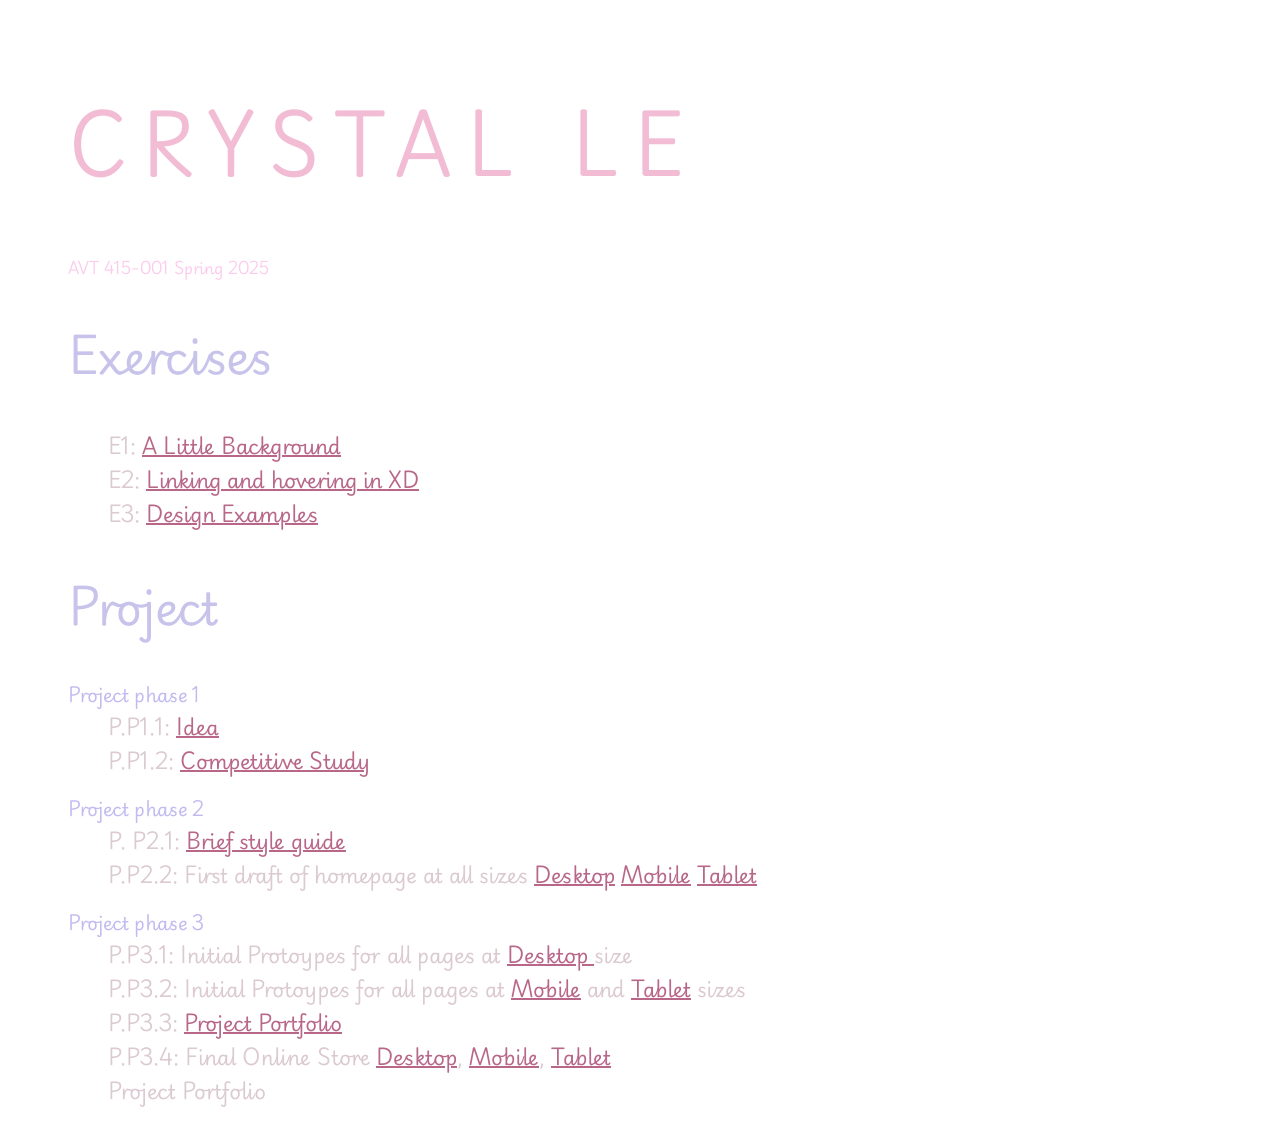
==== index.html @ fc54e5bc "index.html" ====
<!doctype html>
<html>
<head>
<meta charset="UTF-8">
<title>Course work of Crystal Le</title>
<link href="css/style.css" rel="stylesheet" type="text/css">
<link href="https://fonts.googleapis.com/css2?family=Playwrite+GB+S&display=swap" rel="stylesheet">
<link href="https://fonts.googleapis.com/css2?family=Ribeye+Marrow&display=swap" rel="stylesheet">
</head>

<body>
	
<video autoplay loop muted playsinline id="background-video">
  <source src="images/background.mp4" type="video/mp4">
</video>
	
<h1>Crystal Le</h1>
	<h4>AVT 415-001 Spring 2025</h4>
		<div class="column"><h2>Exercises</h2>
			<dd>E1: <a href="https://www.figma.com/proto/XTREC7y1cCtEirrPvHrsqs/E1%3A-A-little-backgroundE1%3A-A-little-background?node-id=1-2&p=f&t=vUl1Sm7WVHCpa0Y7-0&scaling=scale-down&content-scaling=fixed&page-id=0%3A1">A Little Background</a></dd>
			<dd>E2: <a href="https://www.figma.com/proto/bcAzg9lX27ZmLaEEKcz3z1/E2---Linking-%26-Hovering?node-id=0-3&p=f&t=H2mdo488LDE7nU8b-0&scaling=scale-down&content-scaling=fixed&page-id=0%3A1&starting-point-node-id=0%3A3">Linking and hovering in XD</a></dd>
			<dd>E3: <a href="">Design Examples</a></dd>
		</div>

	<div class="column">
		<h2>Project</h2>
			<dl>
				<dt>Project phase 1</dt>
				<dd>P.P1.1: <a href="p1.1/index.html">Idea</a></dd>
				<dd>P.P1.2: <a href="">Competitive Study</a></dd>
			</dl>
			<dl>
				<dt>Project phase 2</dt>
				<dd>P. P2.1: <a href="">Brief style guide</a></dd>
				<dd>P.P2.2: First draft of homepage at all sizes <a href="">Desktop</a> <a href=""> Mobile</a> <a href=""> Tablet</a> </dd>
			</dl>
			<dl>
				<dt>Project phase 3</dt>
			<dd>P.P3.1: Initial Protoypes for all pages at <a href="">Desktop </a>size </dd>
			<dd>P.P3.2: Initial Protoypes for all pages at <a href="">Mobile</a> and <a href="">Tablet</a> sizes</dd>
				<dd>P.P3.3: <a href="">Project Portfolio</a></dd>
			<dd>P.P3.4: Final Online Store <a href="">Desktop</a>, <a href=""> Mobile</a>, <a href=""> Tablet</a></dd>
				<dd>Project Portfolio</dd>
			</dl>
	</div>
</body>
</html>
---- css/style.css ----
@charset "UTF-8";

body {
    font-family: "Playwrite GB S", serif;
    font-weight: 400;
    font-style: normal;
    padding-left: 60px; 
}


#background-video {
    position: fixed;
    top: 0;
    left: 0;
    width: 100%;
    height: 100%;
    object-fit: cover;
    z-index: -1;
}


h1 {
  text-transform: uppercase;
  letter-spacing: 15px;
  word-spacing: 5px;
  text-align: left;
  font-size: 4rem;
  font-family: 'Playwrite GB S', serif;
  font-weight: 500;
  color: #f2bdd4;
  font-size: 75px;
  padding-top: 30px;
}

h2 {
  font-family: "Playwrite GB S", serif;
  font-weight: 400;
  font-style: normal;
  color: #c7c3eb;
  font-size: 45px;
}

h4{
font-family: "Playwrite GB S", serif;
	color: #fcccec;
	font-weight: normal;
	font-size: 15px;
}

h6{
	color: #fcccec;
	font-weight: normal;
	font-size: 15px;
}

dd{
	color: #dbcad1;
	font-size: 20px;
}
dt{
	color: #c1bbf0;
	font-size: 18px;
}
span{
	font-weight: bold;
}

a {
  color: #b86788;
}

a:hover {
  color: #e8acba; 
}
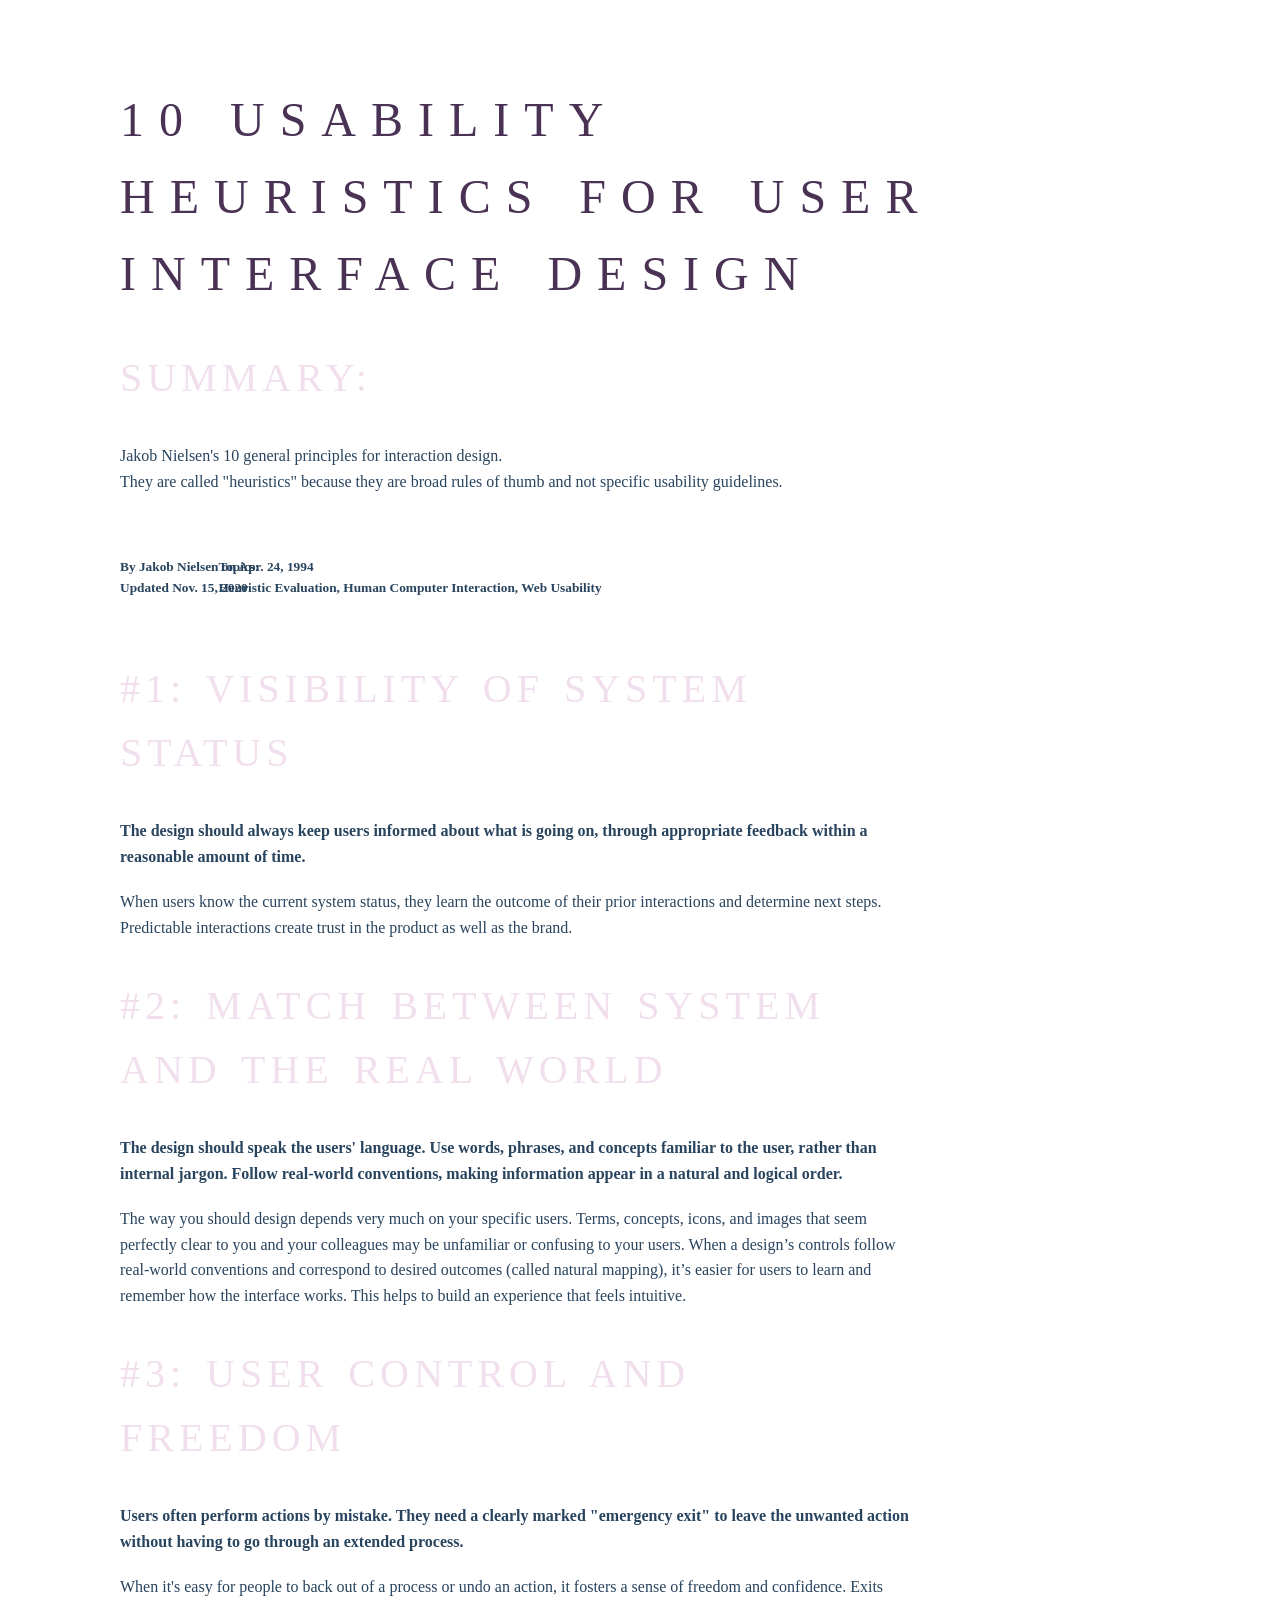
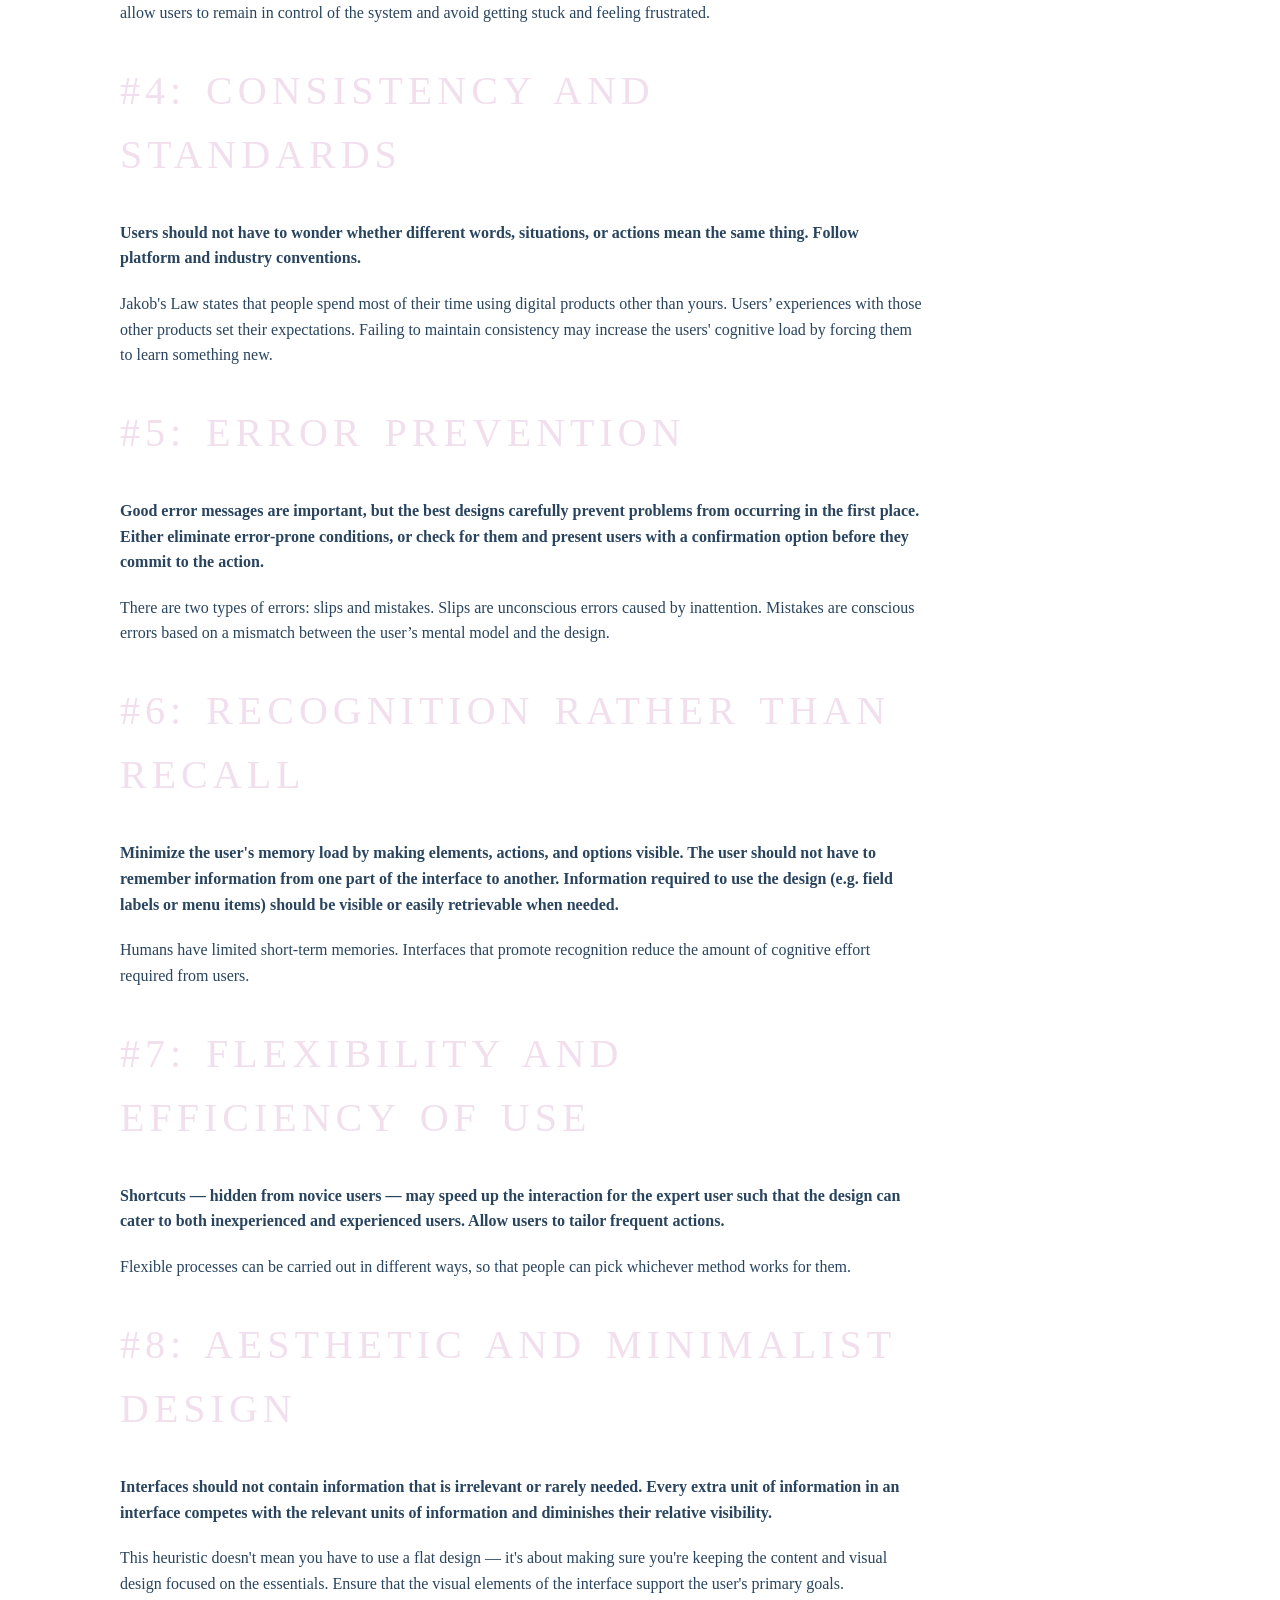
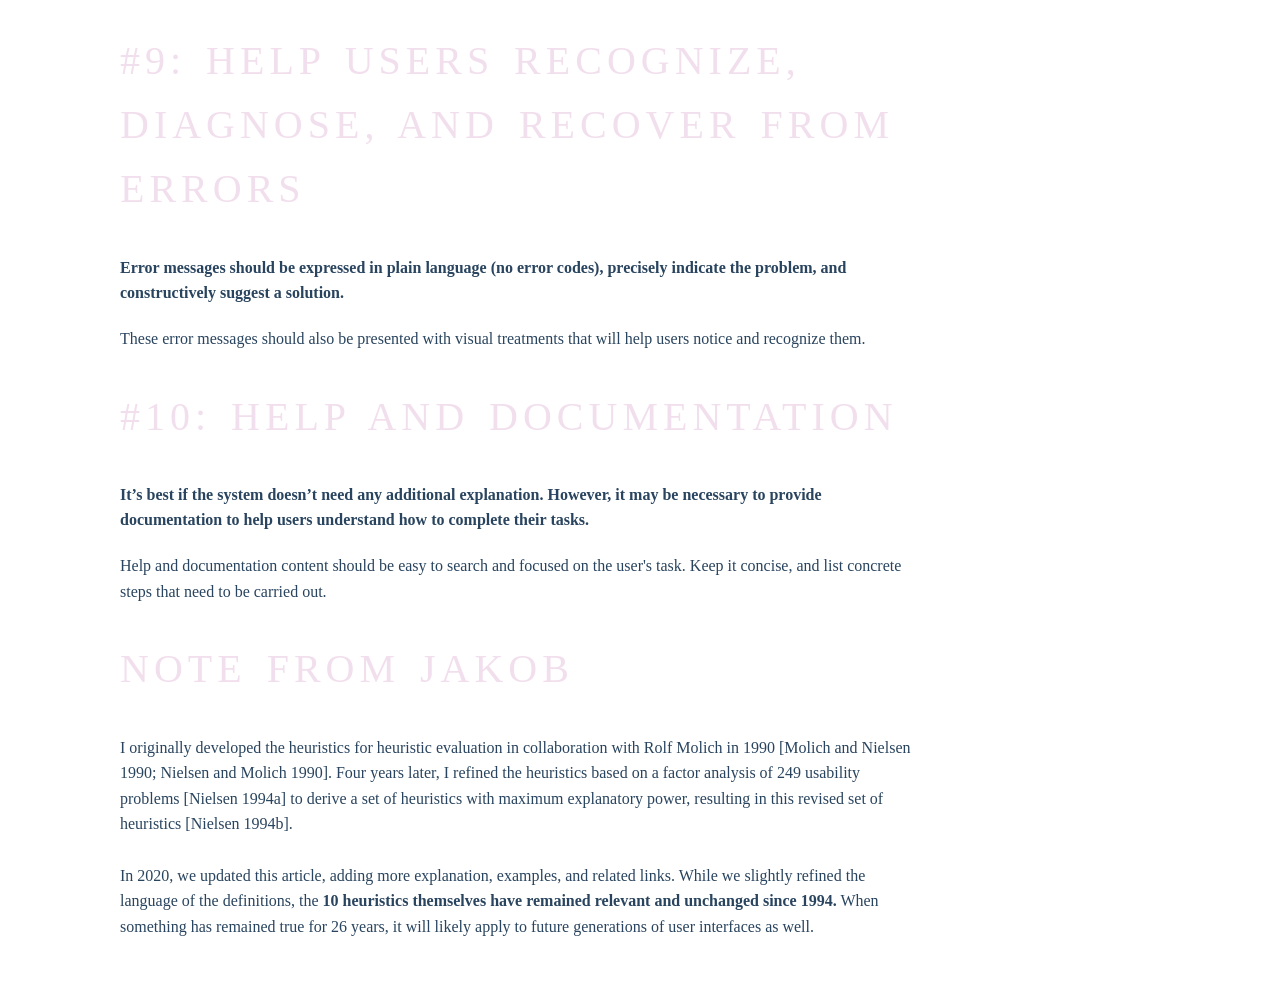
==== commit 3a61109c: "E4-1" ====
--- a/index.html
+++ b/index.html
@@ -1,47 +1,70 @@
-<!doctype html>
-<html>
+<!DOCTYPE html>
+<html lang="en" dir="ltr">
 <head>
-<meta charset="UTF-8">
-<title>Course work of Crystal Le</title>
-<link href="css/style.css" rel="stylesheet" type="text/css">
-<link href="https://fonts.googleapis.com/css2?family=Playwrite+GB+S&display=swap" rel="stylesheet">
-<link href="https://fonts.googleapis.com/css2?family=Ribeye+Marrow&display=swap" rel="stylesheet">
-</head>
-
-<body>
-	
-<video autoplay loop muted playsinline id="background-video">
-  <source src="images/background.mp4" type="video/mp4">
-</video>
-	
-<h1>Crystal Le</h1>
-	<h4>AVT 415-001 Spring 2025</h4>
-		<div class="column"><h2>Exercises</h2>
-			<dd>E1: <a href="https://www.figma.com/proto/XTREC7y1cCtEirrPvHrsqs/E1%3A-A-little-backgroundE1%3A-A-little-background?node-id=1-2&p=f&t=vUl1Sm7WVHCpa0Y7-0&scaling=scale-down&content-scaling=fixed&page-id=0%3A1">A Little Background</a></dd>
-			<dd>E2: <a href="https://www.figma.com/proto/bcAzg9lX27ZmLaEEKcz3z1/E2---Linking-%26-Hovering?node-id=0-3&p=f&t=H2mdo488LDE7nU8b-0&scaling=scale-down&content-scaling=fixed&page-id=0%3A1&starting-point-node-id=0%3A3">Linking and hovering in XD</a></dd>
-			<dd>E3: <a href="">Design Examples</a></dd>
-		</div>
-
-	<div class="column">
-		<h2>Project</h2>
-			<dl>
-				<dt>Project phase 1</dt>
-				<dd>P.P1.1: <a href="p1.1/index.html">Idea</a></dd>
-				<dd>P.P1.2: <a href="">Competitive Study</a></dd>
-			</dl>
-			<dl>
-				<dt>Project phase 2</dt>
-				<dd>P. P2.1: <a href="">Brief style guide</a></dd>
-				<dd>P.P2.2: First draft of homepage at all sizes <a href="">Desktop</a> <a href=""> Mobile</a> <a href=""> Tablet</a> </dd>
-			</dl>
-			<dl>
-				<dt>Project phase 3</dt>
-			<dd>P.P3.1: Initial Protoypes for all pages at <a href="">Desktop </a>size </dd>
-			<dd>P.P3.2: Initial Protoypes for all pages at <a href="">Mobile</a> and <a href="">Tablet</a> sizes</dd>
-				<dd>P.P3.3: <a href="">Project Portfolio</a></dd>
-			<dd>P.P3.4: Final Online Store <a href="">Desktop</a>, <a href=""> Mobile</a>, <a href=""> Tablet</a></dd>
-				<dd>Project Portfolio</dd>
-			</dl>
-	</div>
-</body>
-</html>
+<link href="style.css" rel="stylesheet" type="text/css">
+<title>Exercise 4</title>
+  </head>
+  <body>
+    <div class="title1">
+<h1 class="usability-title">
+  10 Usability Heuristics  
+  <span class="subtitle">for User Interface Design</span>
+</h1>
+    <div class="content">
+      <h2>Summary:</h2>
+      <p>Jakob Nielsen's 10 general principles for interaction design.
+      <br>They are called "heuristics" because they are broad rules of thumb and not specific usability guidelines.</p>
+      <br>
+    <div class="small">
+      <small class="left">By Jakob Nielsen on Apr. 24, 1994
+      <br>Updated Nov. 15, 2020</small>
+      <small class="right">Topics:
+      <br>Heuristic Evaluation,  Human Computer Interaction,  Web Usability</small>
+    </div>
+    <br>
+    <div class="conent">
+      <h2>#1: Visibility of system status</h2>
+      <p class="bold">
+      The design should always keep users informed about what is going on, through appropriate feedback within a reasonable amount of time.
+      </p>
+      <p>When users know the current system status, they learn the outcome of their prior interactions and determine next steps. Predictable interactions create trust in the product as well as the brand.</p>
+      <h2>#2: Match between system and the real world</h2>
+      <p class="bold">The design should speak the users' language. Use words, phrases, and concepts familiar to the user, rather than internal jargon. Follow real-world conventions, making information appear in a natural and logical order.</p>
+      <p>The way you should design depends very much on your specific users. Terms, concepts, icons, and images that seem perfectly clear to you and your colleagues may be unfamiliar or confusing to your users. When a design’s controls follow real-world conventions and correspond to desired outcomes (called natural mapping), it’s easier for users to learn and remember how the interface works. This helps to build an experience that feels intuitive.</p>
+      <h2>#3: User control and freedom</h2>
+      <p class="bold">Users often perform actions by mistake. They need a clearly marked "emergency exit" to leave the unwanted action without having to go through an extended process.
+      </p>
+      <p>When it's easy for people to back out of a process or undo an action, it fosters a sense of freedom and confidence. Exits allow users to remain in control of the system and avoid getting stuck and feeling frustrated.</p>
+      <h2>#4: Consistency and standards</h2>
+      <p class="bold">Users should not have to wonder whether different words, situations, or actions mean the same thing. Follow platform and industry conventions.</p>
+      <p>Jakob's Law states that people spend most of their time using digital products other than yours. Users’ experiences with those other products set their expectations. Failing to maintain consistency may increase the users' cognitive load by forcing them to learn something new.</p>
+      <h2>#5: Error prevention</h2>
+      <p class="bold">
+      Good error messages are important, but the best designs carefully prevent problems from occurring in the first place. Either eliminate error-prone conditions, or check for them and present users with a confirmation option before they commit to the action.
+      </p>
+      <p>There are two types of errors: slips and mistakes. Slips are unconscious errors caused by inattention. Mistakes are conscious errors based on a mismatch between the user’s mental model and the design.</p>
+      <h2>#6: Recognition rather than recall</h2>
+      <p class="bold">Minimize the user's memory load by making elements, actions, and options visible. The user should not have to remember information from one part of the interface to another. Information required to use the design (e.g. field labels or menu items) should be visible or easily retrievable when needed.</p>
+      <p>Humans have limited short-term memories. Interfaces that promote recognition reduce the amount of cognitive effort required from users.</p>
+      <h2>#7: Flexibility and efficiency of use</h2>
+      <p class="bold">Shortcuts — hidden from novice users — may speed up the interaction for the expert user such that the design can cater to both inexperienced and experienced users. Allow users to tailor frequent actions.
+      </p>
+      <p>Flexible processes can be carried out in different ways, so that people can pick whichever method works for them.</p>
+      <h2>#8: Aesthetic and minimalist design</h2>
+      <p class="bold">Interfaces should not contain information that is irrelevant or rarely needed. Every extra unit of information in an interface competes with the relevant units of information and diminishes their relative visibility.</p>
+      <p>This heuristic doesn't mean you have to use a flat design — it's about making sure you're keeping the content and visual design focused on the essentials. Ensure that the visual elements of the interface support the user's primary goals.</p>
+      <h2>#9: Help users recognize, diagnose, and recover from errors</h2>
+      <p class="bold">Error messages should be expressed in plain language (no error codes), precisely indicate the problem, and constructively suggest a solution.
+      </p>
+      <p>These error messages should also be presented with visual treatments that will help users notice and recognize them.</p>
+      <h2>#10: Help and documentation</h2>
+      <p class="bold">It’s best if the system doesn’t need any additional explanation. However, it may be necessary to provide documentation to help users understand how to complete their tasks.</p>
+      <p>Help and documentation content should be easy to search and focused on the user's task. Keep it concise, and list concrete steps that need to be carried out.</p>
+      <h2>Note from Jakob</h2>
+      <p>I originally developed the heuristics for heuristic evaluation in collaboration with Rolf Molich in 1990 [Molich and Nielsen 1990; Nielsen and Molich 1990]. Four years later, I refined the heuristics based on a factor analysis of 249 usability problems [Nielsen 1994a] to derive a set of heuristics with maximum explanatory power, resulting in this revised set of heuristics [Nielsen 1994b].
+      <br>
+      <br>
+      In 2020, we updated this article, adding more explanation, examples, and related links. While we slightly refined the language of the definitions, the <span class="bold">10 heuristics themselves have remained relevant and unchanged since 1994.</span> When something has remained true for 26 years, it will likely apply to future generations of user interfaces as well.</p>
+    </div>
+    </div>
+  </body>
--- a/style.css
+++ b/style.css
@@ -0,0 +1,109 @@
+* {
+  box-sizing: border-box;
+}
+
+@-ms-viewport {
+  width: device-width;
+}
+
+html {
+  font-size: 16px;
+  margin: 20px;
+}
+
+body {
+  background-image: url("images/purple flower.jpg");
+  background-size: cover;
+  background-position: center; 
+  background-repeat: no-repeat;
+  background-attachment: fixed; 
+  max-width: 80%; 
+  line-height: 1.6; 
+  font-family: 'Quattrocento', serif;  
+  font-weight: 400;  
+  font-style: normal;
+  margin: 20px;
+  padding: 10px;
+  color: #422034; 
+}
+.text{
+  margin-left: -0.35em;
+  font-size: 70px;
+  color: #3F6991;
+  text-align: right;
+  font-family: 'Quattrocento', serif;
+  font-weight: 900;
+  font-style: normal;
+  background-color: transparent;
+}
+
+h1, .usability-title {
+  text-transform: uppercase;
+  letter-spacing: 15px;
+  word-spacing: 5px;
+  text-align: left;
+  font-size: 3rem;
+  font-family: 'Playwrite GB S', serif;
+  font-weight: 500;
+  color: #493254;
+}
+
+h2{
+  text-transform: uppercase;
+  letter-spacing: 5px;
+  word-spacing: 5px;
+  text-align: left;
+  font-size: 2.5rem;
+  font-family: 'Playwrite GB S', serif;
+  font-weight: 100;
+  color: #f2dfed;
+  margin-left: -50px;
+}
+p{
+  margin-top: 20px;
+  color: #29445E;
+  font-family: odile, serif;
+  font-weight: 100;
+  font-style: normal;
+  margin-left: -50px
+}
+small {
+  display: block; 
+  margin-top: 20px;
+  margin-left: -50px; 
+  color: #29445E;
+  font-family: odile, serif;
+  font-weight: 700;
+  font-style: normal;
+}
+.bold{
+  font-family: tzimmes, serif;
+  font-weight: 900;
+  font-style: normal;
+}
+.small{
+  display: flex;
+  color: #29445E;
+}
+.left{
+  float: left;
+  flex:1;
+}
+.right{
+  float: left;
+  margin-left: -605px;
+  flex:1;
+}
+.title1 {
+  padding-left: 70px; 
+}
+
+.title2 {
+  padding-right: 50px; 
+  text-align: left; 
+}
+
+.content {
+  margin-left: 50px; 
+  margin-right: 100px; 
+}
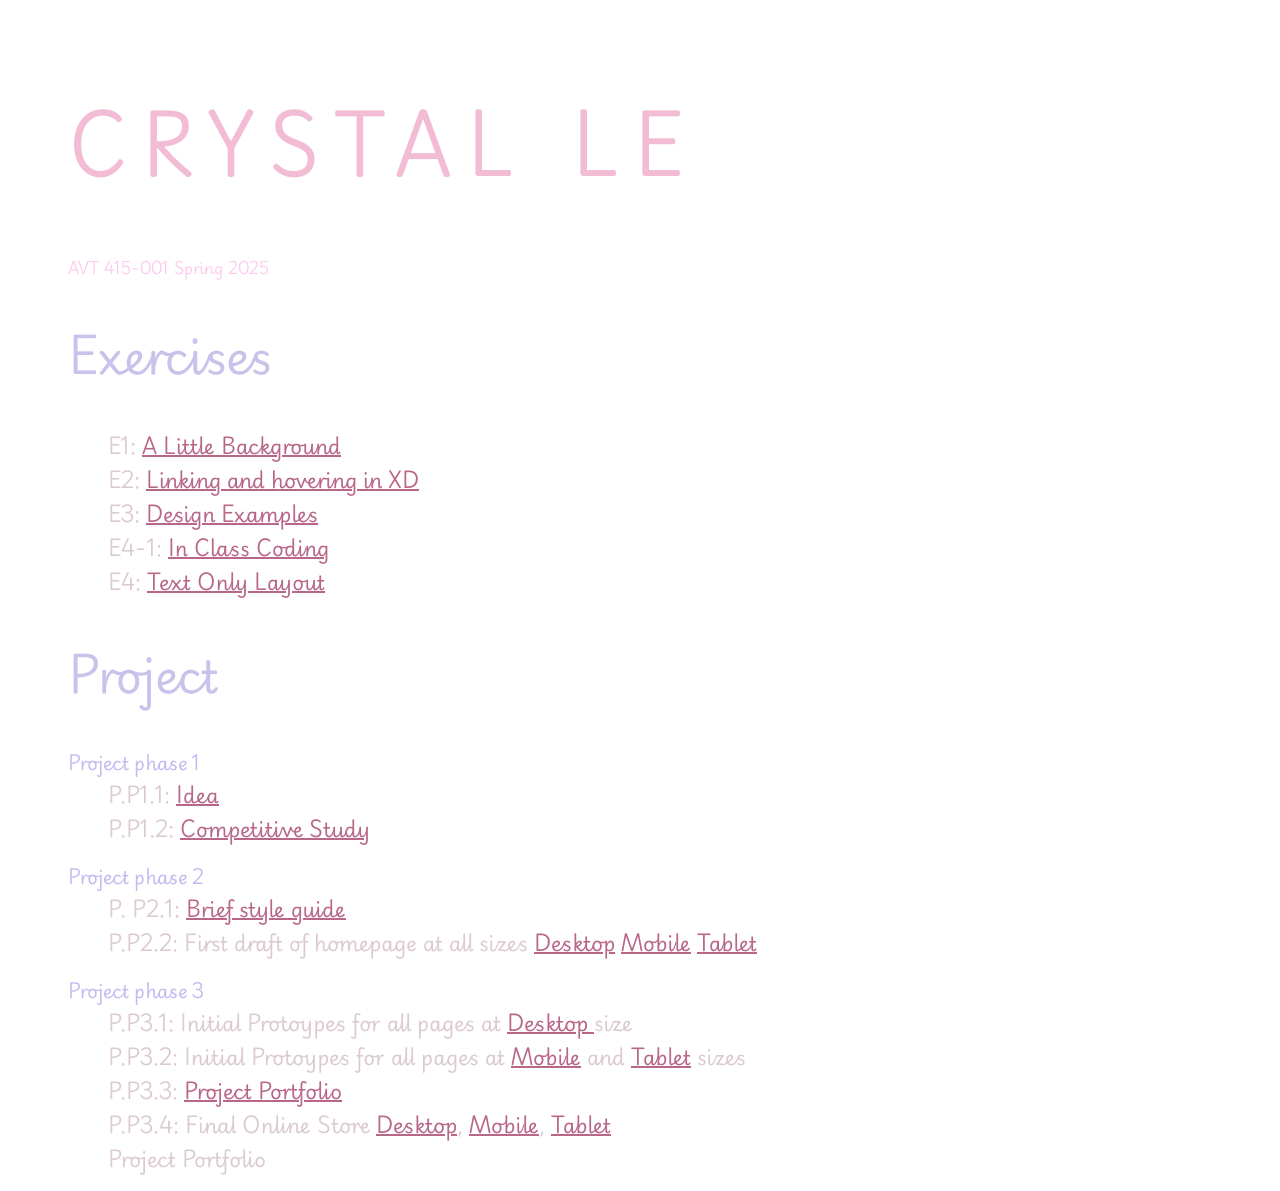
==== commit a24f37e4: "Add files via upload" ====
--- a/index.html
+++ b/index.html
@@ -1,70 +1,51 @@
-<!DOCTYPE html>
-<html lang="en" dir="ltr">
+<!doctype html>
+<html>
 <head>
-<link href="style.css" rel="stylesheet" type="text/css">
-<title>Exercise 4</title>
-  </head>
-  <body>
-    <div class="title1">
-<h1 class="usability-title">
-  10 Usability Heuristics  
-  <span class="subtitle">for User Interface Design</span>
-</h1>
-    <div class="content">
-      <h2>Summary:</h2>
-      <p>Jakob Nielsen's 10 general principles for interaction design.
-      <br>They are called "heuristics" because they are broad rules of thumb and not specific usability guidelines.</p>
-      <br>
-    <div class="small">
-      <small class="left">By Jakob Nielsen on Apr. 24, 1994
-      <br>Updated Nov. 15, 2020</small>
-      <small class="right">Topics:
-      <br>Heuristic Evaluation,  Human Computer Interaction,  Web Usability</small>
-    </div>
-    <br>
-    <div class="conent">
-      <h2>#1: Visibility of system status</h2>
-      <p class="bold">
-      The design should always keep users informed about what is going on, through appropriate feedback within a reasonable amount of time.
-      </p>
-      <p>When users know the current system status, they learn the outcome of their prior interactions and determine next steps. Predictable interactions create trust in the product as well as the brand.</p>
-      <h2>#2: Match between system and the real world</h2>
-      <p class="bold">The design should speak the users' language. Use words, phrases, and concepts familiar to the user, rather than internal jargon. Follow real-world conventions, making information appear in a natural and logical order.</p>
-      <p>The way you should design depends very much on your specific users. Terms, concepts, icons, and images that seem perfectly clear to you and your colleagues may be unfamiliar or confusing to your users. When a design’s controls follow real-world conventions and correspond to desired outcomes (called natural mapping), it’s easier for users to learn and remember how the interface works. This helps to build an experience that feels intuitive.</p>
-      <h2>#3: User control and freedom</h2>
-      <p class="bold">Users often perform actions by mistake. They need a clearly marked "emergency exit" to leave the unwanted action without having to go through an extended process.
-      </p>
-      <p>When it's easy for people to back out of a process or undo an action, it fosters a sense of freedom and confidence. Exits allow users to remain in control of the system and avoid getting stuck and feeling frustrated.</p>
-      <h2>#4: Consistency and standards</h2>
-      <p class="bold">Users should not have to wonder whether different words, situations, or actions mean the same thing. Follow platform and industry conventions.</p>
-      <p>Jakob's Law states that people spend most of their time using digital products other than yours. Users’ experiences with those other products set their expectations. Failing to maintain consistency may increase the users' cognitive load by forcing them to learn something new.</p>
-      <h2>#5: Error prevention</h2>
-      <p class="bold">
-      Good error messages are important, but the best designs carefully prevent problems from occurring in the first place. Either eliminate error-prone conditions, or check for them and present users with a confirmation option before they commit to the action.
-      </p>
-      <p>There are two types of errors: slips and mistakes. Slips are unconscious errors caused by inattention. Mistakes are conscious errors based on a mismatch between the user’s mental model and the design.</p>
-      <h2>#6: Recognition rather than recall</h2>
-      <p class="bold">Minimize the user's memory load by making elements, actions, and options visible. The user should not have to remember information from one part of the interface to another. Information required to use the design (e.g. field labels or menu items) should be visible or easily retrievable when needed.</p>
-      <p>Humans have limited short-term memories. Interfaces that promote recognition reduce the amount of cognitive effort required from users.</p>
-      <h2>#7: Flexibility and efficiency of use</h2>
-      <p class="bold">Shortcuts — hidden from novice users — may speed up the interaction for the expert user such that the design can cater to both inexperienced and experienced users. Allow users to tailor frequent actions.
-      </p>
-      <p>Flexible processes can be carried out in different ways, so that people can pick whichever method works for them.</p>
-      <h2>#8: Aesthetic and minimalist design</h2>
-      <p class="bold">Interfaces should not contain information that is irrelevant or rarely needed. Every extra unit of information in an interface competes with the relevant units of information and diminishes their relative visibility.</p>
-      <p>This heuristic doesn't mean you have to use a flat design — it's about making sure you're keeping the content and visual design focused on the essentials. Ensure that the visual elements of the interface support the user's primary goals.</p>
-      <h2>#9: Help users recognize, diagnose, and recover from errors</h2>
-      <p class="bold">Error messages should be expressed in plain language (no error codes), precisely indicate the problem, and constructively suggest a solution.
-      </p>
-      <p>These error messages should also be presented with visual treatments that will help users notice and recognize them.</p>
-      <h2>#10: Help and documentation</h2>
-      <p class="bold">It’s best if the system doesn’t need any additional explanation. However, it may be necessary to provide documentation to help users understand how to complete their tasks.</p>
-      <p>Help and documentation content should be easy to search and focused on the user's task. Keep it concise, and list concrete steps that need to be carried out.</p>
-      <h2>Note from Jakob</h2>
-      <p>I originally developed the heuristics for heuristic evaluation in collaboration with Rolf Molich in 1990 [Molich and Nielsen 1990; Nielsen and Molich 1990]. Four years later, I refined the heuristics based on a factor analysis of 249 usability problems [Nielsen 1994a] to derive a set of heuristics with maximum explanatory power, resulting in this revised set of heuristics [Nielsen 1994b].
-      <br>
-      <br>
-      In 2020, we updated this article, adding more explanation, examples, and related links. While we slightly refined the language of the definitions, the <span class="bold">10 heuristics themselves have remained relevant and unchanged since 1994.</span> When something has remained true for 26 years, it will likely apply to future generations of user interfaces as well.</p>
-    </div>
-    </div>
-  </body>+<meta charset="UTF-8">
+<title>Course work of Crystal Le</title>
+<link href="css/style.css" rel="stylesheet" type="text/css">
+<link href="https://fonts.googleapis.com/css2?family=Playwrite+GB+S&display=swap" rel="stylesheet">
+<link href="https://fonts.googleapis.com/css2?family=Ribeye+Marrow&display=swap" rel="stylesheet">
+</head>
+
+<body>
+	
+<video autoplay loop muted playsinline id="background-video">
+  <source src="images/background.mp4" type="video/mp4">
+</video>
+	
+<h1>Crystal Le</h1>
+	<h4>AVT 415-001 Spring 2025</h4>
+		<div class="column"><h2>Exercises</h2>
+			<dd>E1: <a href="https://www.figma.com/proto/XTREC7y1cCtEirrPvHrsqs/E1%3A-A-little-backgroundE1%3A-A-little-background?node-id=1-2&p=f&t=vUl1Sm7WVHCpa0Y7-0&scaling=scale-down&content-scaling=fixed&page-id=0%3A1">A Little Background</a></dd>
+			<dd>E2: <a href="https://www.figma.com/proto/bcAzg9lX27ZmLaEEKcz3z1/E2---Linking-%26-Hovering?node-id=0-3&p=f&t=H2mdo488LDE7nU8b-0&scaling=scale-down&content-scaling=fixed&page-id=0%3A1&starting-point-node-id=0%3A3">Linking and hovering in XD</a></dd>
+			<dd>E3: <a href="https://www.figma.com/proto/yE9I5COZDOcNlw2QoGDGiF/E3%3A-Design-Examples?node-id=1-6&p=f&t=37k5Y80sppGGoIeR-0&scaling=min-zoom&content-scaling=fixed&page-id=0%3A1">Design Examples</a></dd>
+			<dd>E4-1: <a
+			href="e4-1/index.html">In Class Coding</a></dd>
+			<dd>E4: <a
+			href="e4/index.html">Text Only Layout</a></dd>
+		</div>
+
+	<div class="column">
+		<h2>Project</h2>
+			<dl>
+				<dt>Project phase 1</dt>
+				<dd>P.P1.1: <a href="p1.1/index.html">Idea</a></dd>
+				<dd>P.P1.2: <a href="https://www.figma.com/proto/bXAWGKhCb3iQ7hrEeTRrXB/Competitive-Study?node-id=1-2&t=3PGEbld0L821dQzy-0&scaling=min-zoom&content-scaling=fixed&page-id=0%3A1">Competitive Study</a></dd>
+			</dl>
+			<dl>
+				<dt>Project phase 2</dt>
+				<dd>P. P2.1: <a href="">Brief style guide</a></dd>
+				<dd>P.P2.2: First draft of homepage at all sizes <a href="">Desktop</a> <a href=""> Mobile</a> <a href=""> Tablet</a> </dd>
+			</dl>
+			<dl>
+				<dt>Project phase 3</dt>
+			<dd>P.P3.1: Initial Protoypes for all pages at <a href="">Desktop </a>size </dd>
+			<dd>P.P3.2: Initial Protoypes for all pages at <a href="">Mobile</a> and <a href="">Tablet</a> sizes</dd>
+				<dd>P.P3.3: <a href="">Project Portfolio</a></dd>
+			<dd>P.P3.4: Final Online Store <a href="">Desktop</a>, <a href=""> Mobile</a>, <a href=""> Tablet</a></dd>
+				<dd>Project Portfolio</dd>
+			</dl>
+	</div>
+</body>
+</html>
--- a/css/style.css
+++ b/css/style.css
@@ -0,0 +1,75 @@
+@charset "UTF-8";
+
+body {
+    font-family: "Playwrite GB S", serif;
+    font-weight: 400;
+    font-style: normal;
+    padding-left: 60px; 
+}
+
+
+#background-video {
+    position: fixed;
+    top: 0;
+    left: 0;
+    width: 100%;
+    height: 100%;
+    object-fit: cover;
+    z-index: -1;
+}
+
+
+h1 {
+  text-transform: uppercase;
+  letter-spacing: 15px;
+  word-spacing: 5px;
+  text-align: left;
+  font-size: 4rem;
+  font-family: 'Playwrite GB S', serif;
+  font-weight: 500;
+  color: #f2bdd4;
+  font-size: 75px;
+  padding-top: 30px;
+}
+
+h2 {
+  font-family: "Playwrite GB S", serif;
+  font-weight: 400;
+  font-style: normal;
+  color: #c7c3eb;
+  font-size: 45px;
+}
+
+h4{
+font-family: "Playwrite GB S", serif;
+	color: #fcccec;
+	font-weight: normal;
+	font-size: 15px;
+}
+
+h6{
+	color: #fcccec;
+	font-weight: normal;
+	font-size: 15px;
+}
+
+dd{
+	color: #dbcad1;
+	font-size: 20px;
+}
+dt{
+	color: #c1bbf0;
+	font-size: 18px;
+}
+span{
+	font-weight: bold;
+}
+
+a {
+  color: #b86788;
+}
+
+a:hover {
+  color: #e8acba; 
+}
+
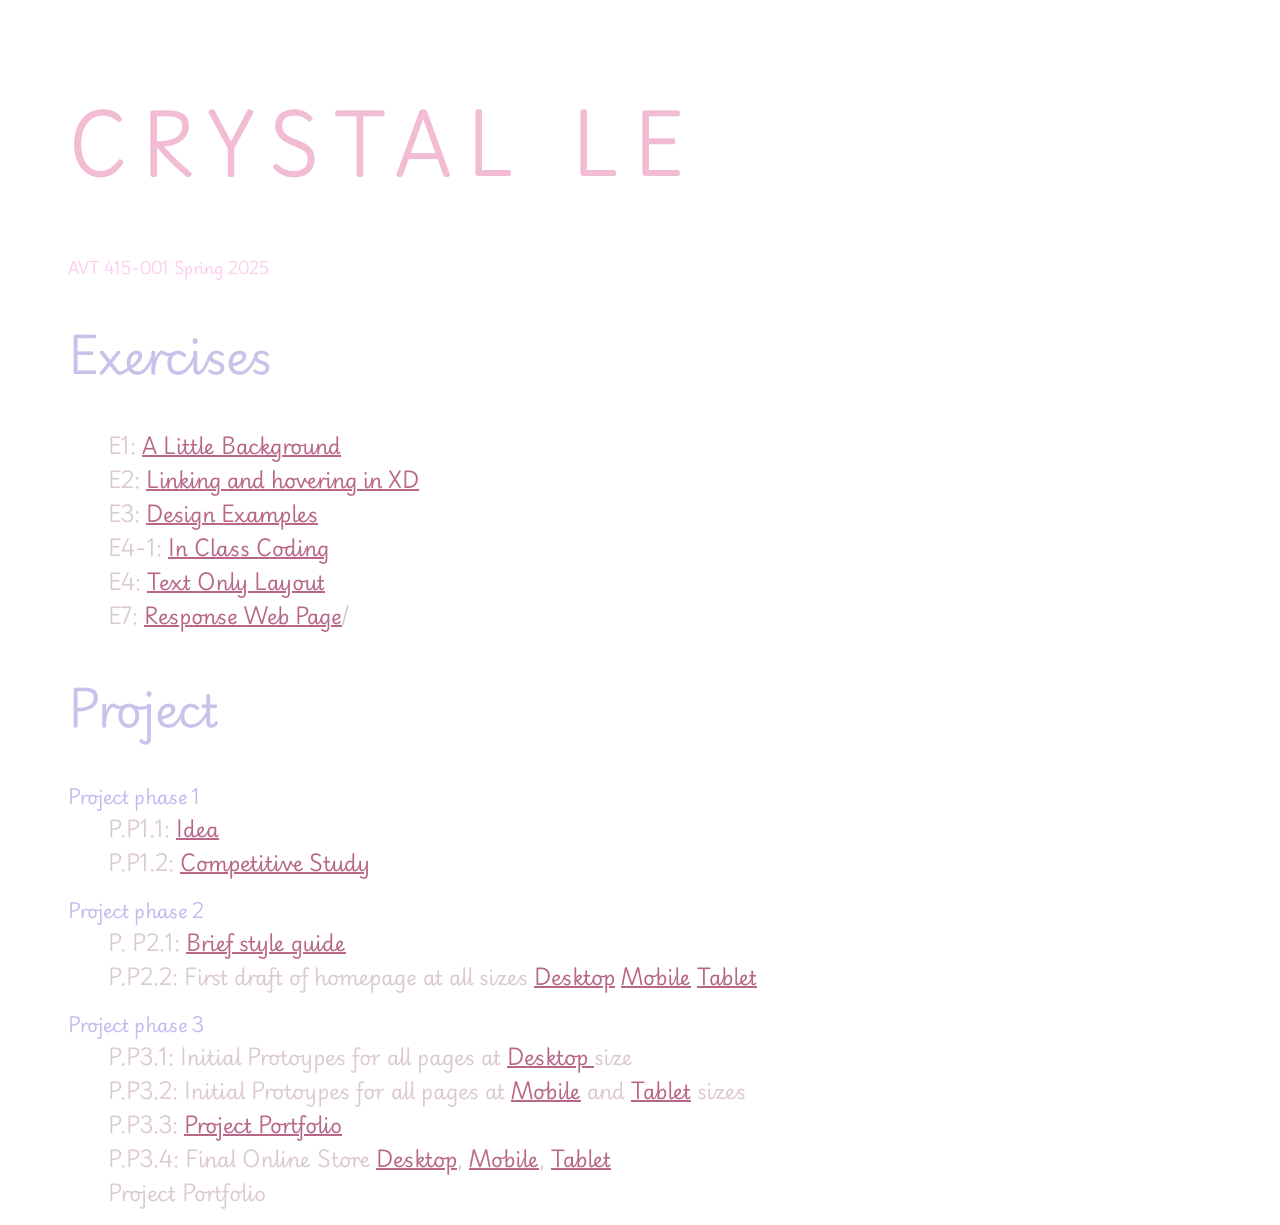
==== commit f54a64a9: "index.html" ====
--- a/index.html
+++ b/index.html
@@ -24,6 +24,7 @@
 			href="e4-1/index.html">In Class Coding</a></dd>
 			<dd>E4: <a
 			href="e4/index.html">Text Only Layout</a></dd>
+			<dd>E7: <a href="e7/index.html">Response Web Page</a>/</dd>
 		</div>
 
 	<div class="column">
@@ -48,4 +49,4 @@
 			</dl>
 	</div>
 </body>
-</html>+</html>
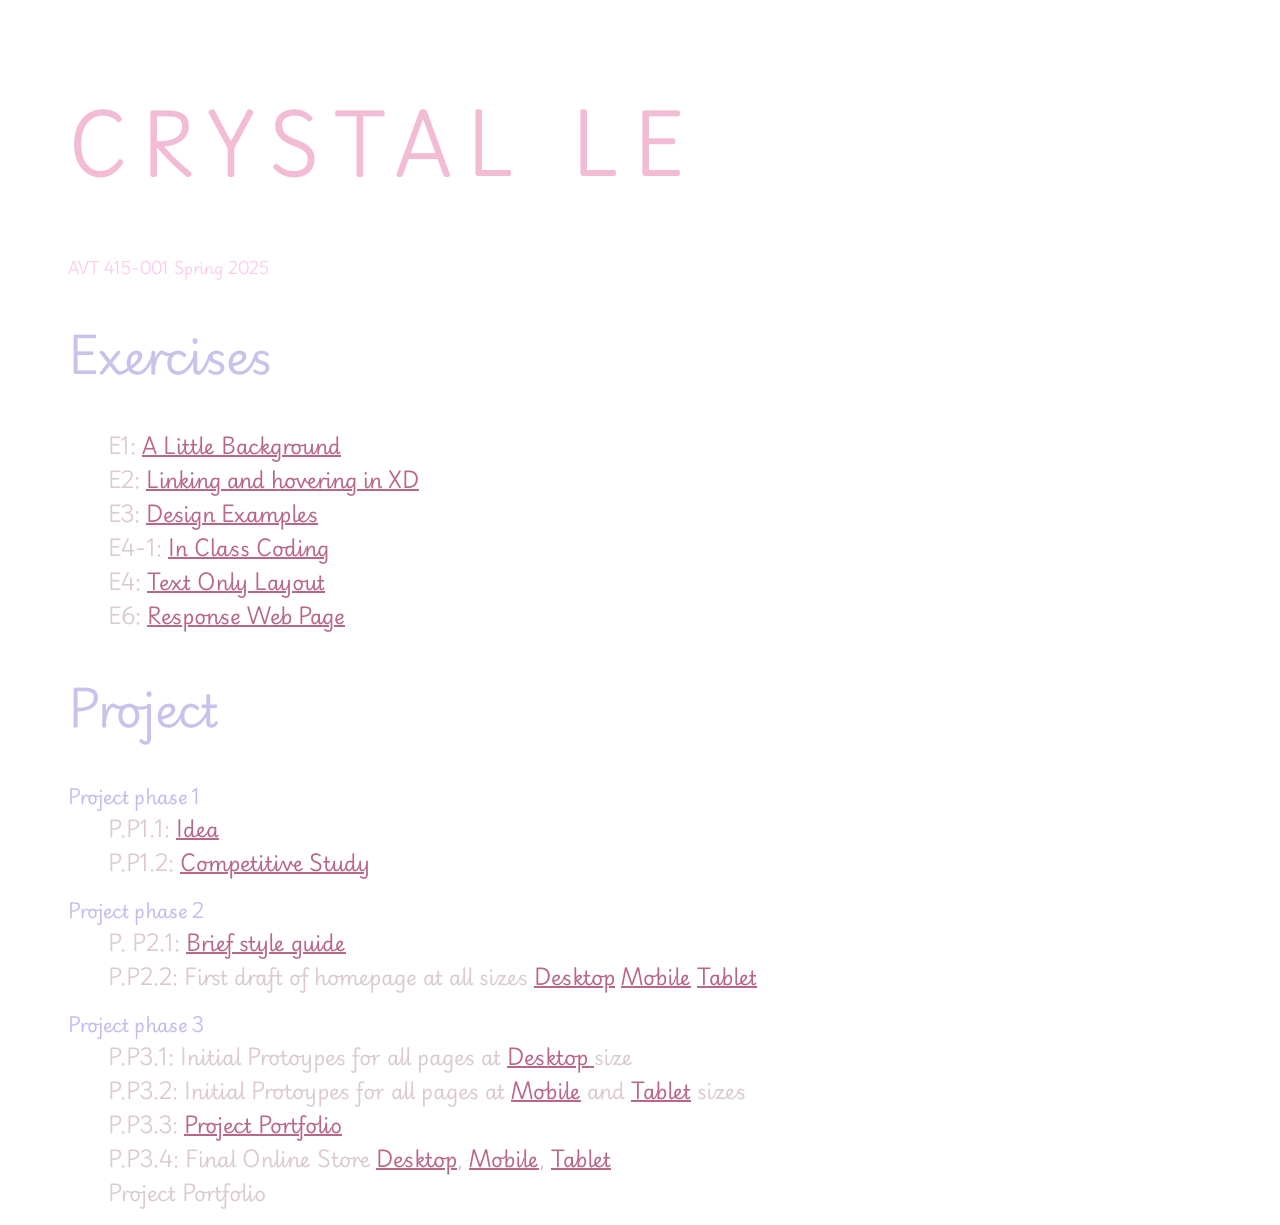
==== commit 29a416eb: "index.html" ====
--- a/index.html
+++ b/index.html
@@ -24,7 +24,7 @@
 			href="e4-1/index.html">In Class Coding</a></dd>
 			<dd>E4: <a
 			href="e4/index.html">Text Only Layout</a></dd>
-			<dd>E7: <a href="e7/index.html">Response Web Page</a>/</dd>
+			<dd>E6: <a href="e6/index.html">Response Web Page</a></dd>
 		</div>
 
 	<div class="column">
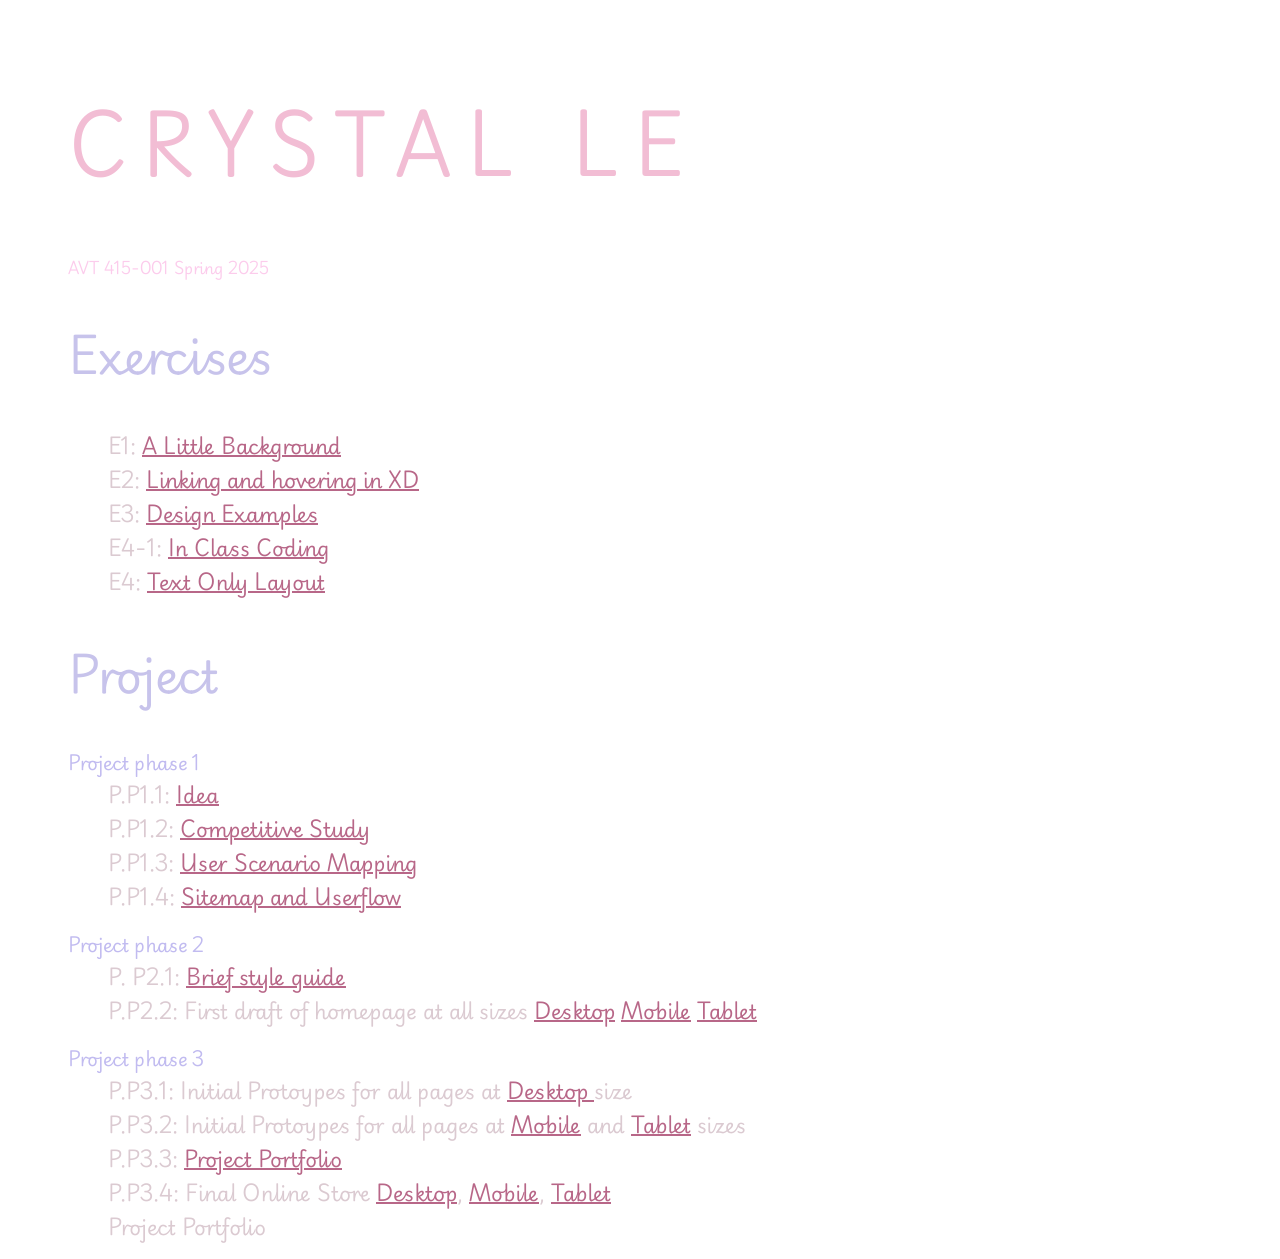
==== commit 8ffef50f: "index.html" ====
--- a/index.html
+++ b/index.html
@@ -24,7 +24,6 @@
 			href="e4-1/index.html">In Class Coding</a></dd>
 			<dd>E4: <a
 			href="e4/index.html">Text Only Layout</a></dd>
-			<dd>E6: <a href="e6/index.html">Response Web Page</a></dd>
 		</div>
 
 	<div class="column">
@@ -33,6 +32,9 @@
 				<dt>Project phase 1</dt>
 				<dd>P.P1.1: <a href="p1.1/index.html">Idea</a></dd>
 				<dd>P.P1.2: <a href="https://www.figma.com/proto/bXAWGKhCb3iQ7hrEeTRrXB/Competitive-Study?node-id=1-2&t=3PGEbld0L821dQzy-0&scaling=min-zoom&content-scaling=fixed&page-id=0%3A1">Competitive Study</a></dd>
+				<dd>P.P1.3: <a href="p1.3/index.html">User Scenario Mapping</a>
+				</dd>
+				<dd>P.P1.4: <a href="https://www.figma.com/proto/2g5znmR6LavCCAx835UJNP/p.p1.p4?node-id=1-2&p=f&t=zhdl5NueJt1vGqS3-0&scaling=contain&content-scaling=fixed&page-id=0%3A1">Sitemap and Userflow</a> </dd>
 			</dl>
 			<dl>
 				<dt>Project phase 2</dt>
